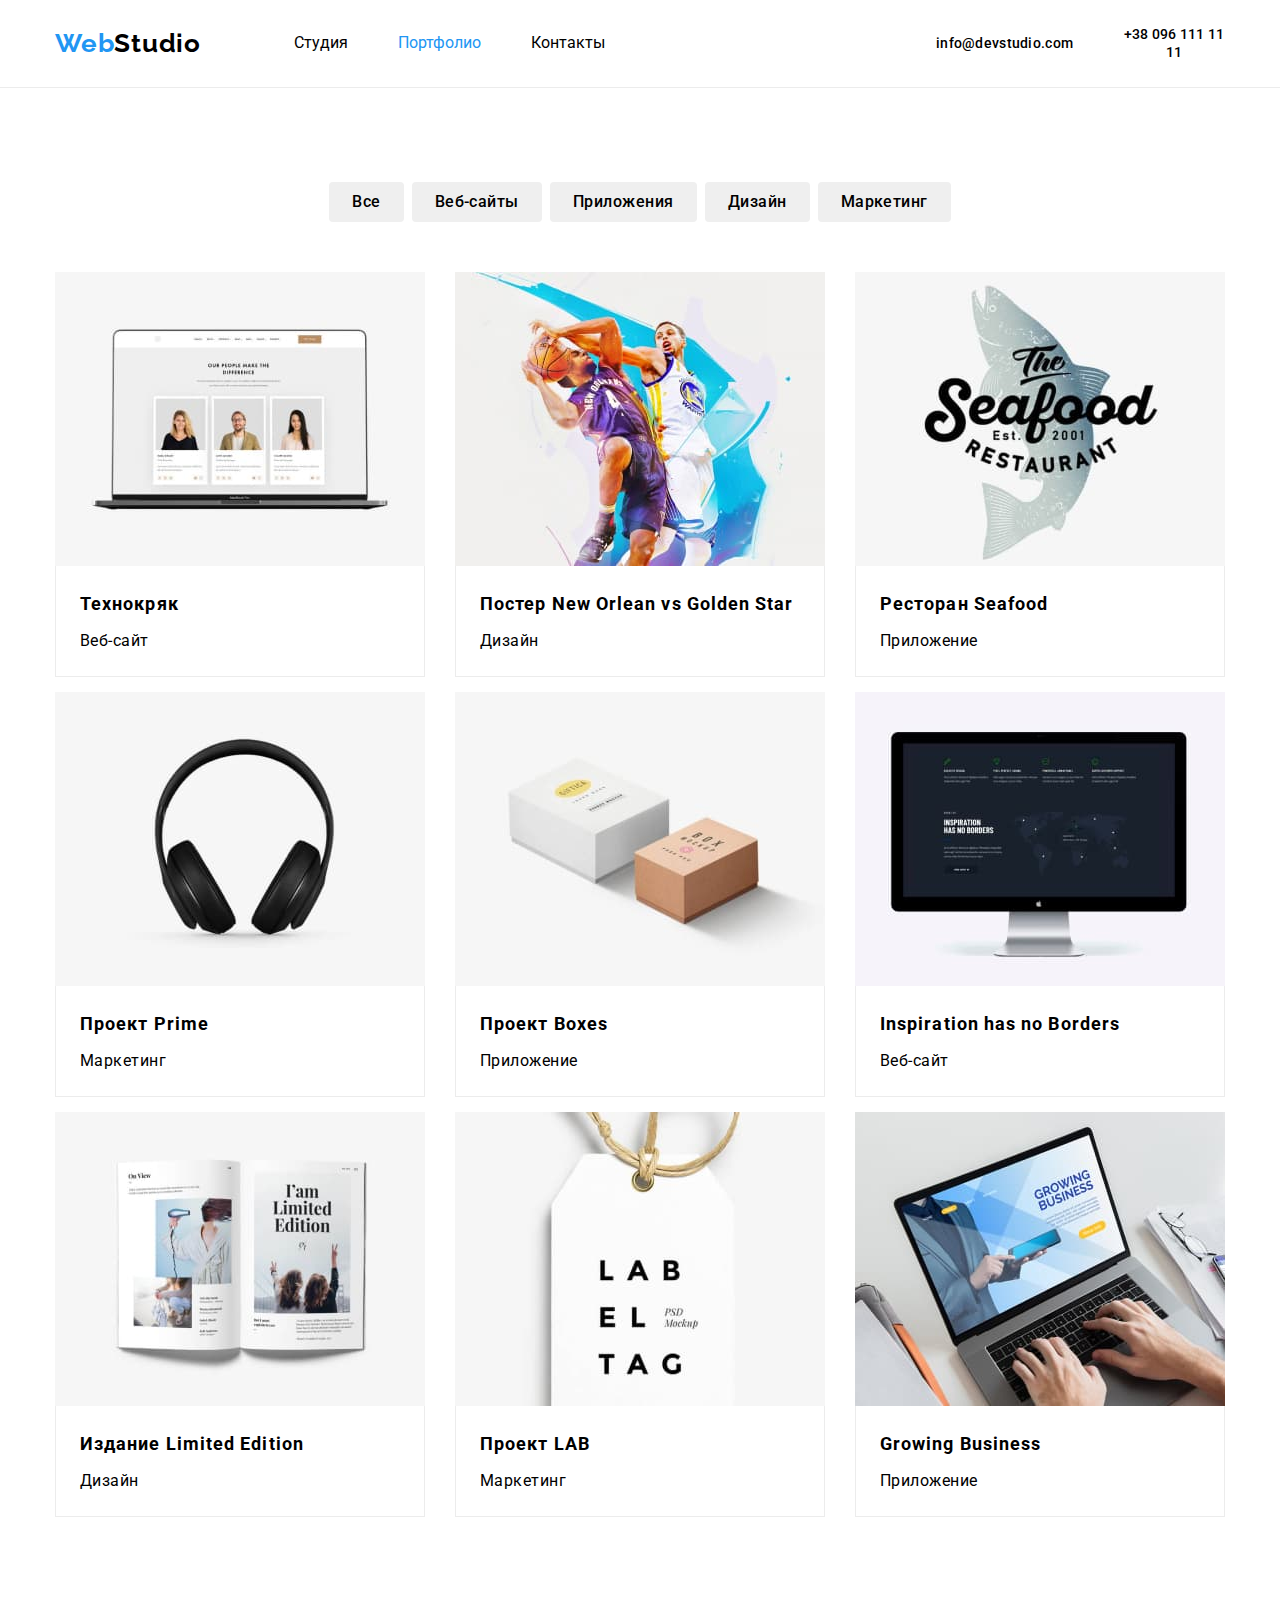
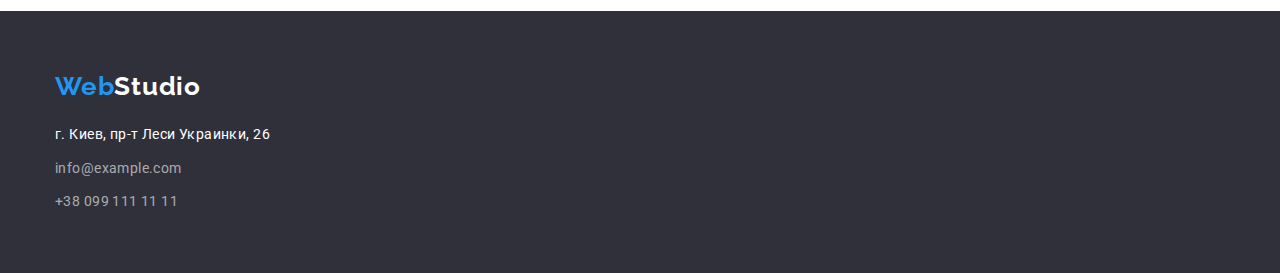
==== portfolio.html @ 3f5176cd "Add files via upload" ====
<!DOCTYPE html>
<html lang="en">
  <head>
    <meta charset="UTF-8" />
    <meta http-equiv="X-UA-Compatible" content="IE=edge" />
    <meta name="viewport" content="width=device-width, initial-scale=1.0" />
    <title>Портфолио</title>
    <link
      href="https://fonts.googleapis.com/css2?family=Raleway:wght@700&family=Roboto:wght@400;500;700;900&display=swap"
      rel="stylesheet"
    />
    <link
      rel="stylesheet"
      href="https://cdnjs.cloudflare.com/ajax/libs/modern-normalize/1.1.0/modern-normalize.min.css"
    />
    <link rel="stylesheet" href="./css/styles.css" />
  </head>
  <body>
    <header class="header">
      <section class="header-section">
        <div class="container nav-box">
          <a class="logo webstudio link" href="./index.html">
            <span class="logo-header">Web</span>Studio</a
          >
          <nav class="header-nav">
            <ul class="list nav-ulka">
              <li class="nav-li">
                <a class="nav-link link" href="./index.html">Студия</a>
              </li>
              <li class="nav-li">
                <a class="nav-link active link" href="./portfolio.html">Портфолио</a>
              </li>
              <li><a class="nav-link link" href="./index.html">Контакты</a></li>
            </ul>
          </nav>

          <ul class="list contacts-ulka">
            <li class="contacts-li">
              <a class="header-contacts hmail link" href="mailto:info@devstudio.com"
                >info@devstudio.com</a
              >
            </li>
            <li class="contacts-li">
              <a class="header-contacts link teleph" href="tel:+380961111111"
              >+38 096 111 11 11</a
              >
            </li>
          </ul>
        </div>
      </section>
    </header>

    <main>
      <section class="buttons">
        <div class="container">
          <ul class="list buttons-ulka">
            <li class="button-li">
              <button class="btn-portfolio btn" type="button">Все</button>
            </li>
            <li class="button-li">
              <button class="btn-portfolio btn" type="button">Веб-сайты</button>
            </li>
            <li class="button-li">
              <button class="btn-portfolio btn" type="button">
                Приложения
              </button>
            </li>
            <li class="button-li">
              <button class="btn-portfolio btn" type="button">Дизайн</button>
            </li>
            <li class="button-li">
              <button class="btn-portfolio btn" type="button">Маркетинг</button>
            </li>
          </ul>
        </div>
      </section>

      <section class="projects-section">
        <div class="container">
          <ul class="list projects-ulka project-card">
            <li class="project-li project-card-li">
              <img
                class="image-project"
                src="./images/p2i1.jpg"
                alt="Технокряк"
                width="370"
              />
              <div class="card">
                <h2 class="project-name">Технокряк</h2>
                <p class="project-type">Веб-сайт</p>
              </div>
            </li>
            <li class="project-li project-card-li">
              <img
                class="image-project"
                src="./images/p2i2.jpg"
                alt="New Orlean vs Golden Star"
                width="370"
              />
              <div class="card">
                <h2 class="project-name">
                  Постер <span lang="en">New Orlean vs Golden Star</span>
                </h2>
                <p class="project-type">Дизайн</p>
              </div>
            </li>
            <li class="project-li project-card-li">
              <img
                class="image-project"
                src="./images/p2i3.jpg"
                alt="Seafood"
                width="370"
              />
              <div class="card">
                <h2 class="project-name">
                  Ресторан <span lang="en">Seafood</span>
                </h2>
                <p class="project-type">Приложение</p>
              </div>
            </li>
          </ul>
          <ul class="list projects-ulka project-card">
            <li class="project-li project-card-li">
              <img
                class="image-project"
                src="./images/p2i4.jpg"
                alt="Prime"
                width="370"
              />
              <div class="card">
                <h2 class="project-name">
                  Проект <span lang="en">Prime</span>
                </h2>
                <p class="project-type">Маркетинг</p>
              </div>
            </li>
            <li class="project-li project-card-li">
              <img
                class="image-project"
                src="./images/p2i5.jpg"
                alt="Boxes"
                width="370"
              />
              <div class="card">
                <h2 class="project-name">
                  Проект <span lang="en">Boxes</span>
                </h2>
                <p class="project-type">Приложение</p>
              </div>
            </li>
            <li class="project-li project-card-li">
              <img
                class="image-project"
                src="./images/p2i6.jpg"
                alt="Inspiration has no Borders"
                width="370"
              />
              <div class="card">
                <h2 class="project-name">
                  <span lang="en">Inspiration has no Borders</span>
                </h2>
                <p class="project-type">Веб-сайт</p>
              </div>
            </li>
          </ul>
          <ul class="list projects-ulka project-card">
            <li class="project-li project-card-li">
              <img
                class="image-project"
                src="./images/p2i7.jpg"
                alt="Limited Edition"
                width="370"
              />
              <div class="card">
                <h2 class="project-name">
                  Издание <span lang="en">Limited Edition</span>
                </h2>
                <p class="project-type">Дизайн</p>
              </div>
            </li>
            <li class="project-li project-card-li">
              <img
                class="image-project"
                src="./images/p2i8.jpg"
                alt="LAB"
                width="370"
              />
              <div class="card">
                <h2 class="project-name">Проект <span></span> LAB</h2>
                <p class="project-type">Маркетинг</p>
              </div>
            </li>
            <li class="project-li project-card-li">
              <img
                class="image-project"
                src="./images/p2i9.jpg"
                alt="Growing Business"
                width="370"
              />
              <div class="card">
                <h2 class="project-name">
                  <span lang="en">Growing Business</span>
                </h2>
                <p class="project-type">Приложение</p>
              </div>
            </li>
          </ul>
        </div>
      </section>
    </main>

    <!-- Футер -->
    <footer class="footer">
      <section class="footer-section">
        <div class="container">
          <a class="logo footer-logo link" lang="en" href="./index.html"
            ><span class="footer-web">Web</span
            ><span class="logo-footer">Studio</span></a
          >
          <address>
            <ul class="list footer-ulka">
              <li class="footer-li">
                <a
                  class="address link"
                  href="https://goo.gl/maps/CcYmPfw3a3xQvwCz5"
                  target="_blank"
                  rel="noreferrer noopener"
                  >г. Киев, пр-т Леси Украинки, 26</a
                >
              </li>
              <li class="footer-li">
                <a class="footer-mail link" href="mailto:info@example.com"
                  >info@example.com</a
                >
              </li>
              <li class="footer-li">
                <a class="footer-tel link" href="tel:+380991111111"
                  >+38 099 111 11 11</a
                >
              </li>
            </ul>
          </address>
        </div>
      </section>
    </footer>
  </body>
</html>
---- css/styles.css ----
/* Налаштування */
:root {
    --font: "Roboto", sans-serif;
    --font-sec: "Raleway", sans-serif;
    --accent: #2196f3;
    --white: #ffffff;
    --text: ##212121;
    --text-sec: ##757575;
    --tagline-bg: #2F303A;
    --team-bg: #F5F4FA;

    --items: 3;
    --items-adv: 4;
    --indent: 30px;
}
/* Контент */
body {
    font-family: var(--font);
    color: var(--text);
    font-size: 16px;
}

.link {
    text-decoration: none;
}

.link.active {
    color: var(--accent);
}
.list {
    list-style: none;
    margin: 0;
    padding: 0;
}


h1, h2, h3, h4, h5, h6, p {
    margin: 0;
}

img {
    display: block;
    max-width: 100%;
    height: auto;
}
/* Хедер */
.header {
    border-bottom: 1px solid #ECECEC;
    display: block;
}

.logo {
    font-family: 'Raleway';
    font-style: normal;
    font-weight: 700;
    font-size: 26px;
    line-height: 31px;
    letter-spacing: 0.03em;
    color: black;
    margin-right: 93px;
    display: block;
}
.logo-header {
    color: var(--accent);
}

.nav-li {

}

.nav-link {
    color: var(--text);
    padding-top: 32px;
    padding-bottom: 32px;
}

.nav-link:hover,
.nav-link:focus,
.header-contacts:hover,
.header-contacts:focus {
    color: var(--accent);
}


.header-contacts {
    font-style: normal;
    color: var(--text-sec);
    font-weight: 500;
    font-size: 14px;
    line-height: 1.14;
    letter-spacing: 0.02em;
    padding-top: 32px;
    padding-bottom: 32px;
}

.hmail {
    margin-right: 50px;
    margin-left: 331px;
} 

.contacts-li {
    text-align: center;
}

/* Баннер */
.banner-section {
    background-color: var(--tagline-bg);
    text-align: center;
    padding-bottom: 200px;
    padding-top: 200px;
    margin: 0px;
}

.tagline {
    font-style: normal;
    font-weight: 900;
    font-size: 44px;
    line-height: 60px;
    text-align: center;
    letter-spacing: 0.06em;
    text-transform: uppercase;
    color: var(--white);

    display: flex;
    justify-content: space-around;
    margin-bottom: 30px;
}

.tagline-btn {
    font-weight: 700;
    font-size: 16px;
    line-height: 1.88;
    align-items: center;
    text-align: center;
    letter-spacing: 0.06em;
    color: var(--white);
    font-family: inherit;
    cursor: pointer;
    background-color: var(--accent);
    box-shadow: 0px 4px 4px rgba(0, 0, 0, 0.15);
    border-radius: 4px;
    border: 1px solid transparent;
    padding: 10px 32px;
}
/* Головне */
.adv-li-name {
    font-style: normal;
    font-weight: 700;
    font-size: 14px;
    line-height: 16px;
    letter-spacing: 0.03em;
    text-transform: uppercase;

    padding-bottom: 10px;
}

.definition {
    font-style: normal;
    font-weight: 400;
    font-size: 14px;
    line-height: 24px;
    letter-spacing: 0.03em;
}

.metier-name, .team-name {
    font-weight: 700;
    font-size: 36px;
    line-height: 42px;
    text-align: center;
    letter-spacing: 0.03em;
}

.team-section{
    background-color: var(--team-bg);
}

.team-member {
    font-weight: 500;
    font-size: 16px;
    line-height: 19px;
    letter-spacing: 0.03em;
}
.member-job {
    font-weight: 400;
    font-size: 16px;
    line-height: 19px;
    letter-spacing: 0.03em;
}

.footer {
    background-color: var(--tagline-bg);
    padding-top: 60px;
}
.logo-footer {
    color: var(--white);

}
.footer-web {
    color: var(--accent);
}
.footer-ulka {
    font-style: normal;
    font-weight: 400;
    font-size: 14px;
    line-height: 24px;
    letter-spacing: 0.03em;
    padding-bottom: 60px;
}
.footer-mail, .footer-tel {
    color: rgba(255, 255, 255, 0.6);
}
.footer-li:not(:last-child ) {
    margin-bottom: 9px;
}

.address {
    font-weight: 400;
    font-size: 14px;
    line-height: 1.71;
    letter-spacing: 0.03em;
    color: var(--white);
    font-style: normal;
}

/* ПОРТФОЛІО */
.btn {
    border: 1px solid transparent;
}

.btn-portfolio {
    padding: 6px 22px;
    font-style: normal;
    font-weight: 500;
    font-size: 16px;
    line-height: 26px;
    text-align: center;
    letter-spacing: 0.03em;
    border-radius: 4px;
    color: var(--text);
    cursor: pointer;
}
.btn-portfolio:hover,
.btn-portfolio:focus {
    border-radius: 4px;
    color: var(--white);
    background-color: var(--accent);
    box-shadow: 0px 4px 4px rgba(0, 0, 0, 0.15);
}
.project-name {
    font-style: normal;
    font-weight: 700;
    font-size: 18px;
    line-height: 36px;
    letter-spacing: 0.06em;
    line-height: 2.00;
    margin-bottom: 4px;
    color: var(--text);
}
.project-type {
    font-size: 16px;
    line-height: 30px;
    letter-spacing: 0.03em;
    color: var(--text-sec);
}

.buttons {
    padding-top: 94px;
    margin-bottom: 50px;
}

.buttons-ulka {
    display: flex;
    margin-bottom: 50px;
    margin-left: auto;
    margin-right: auto;
    padding: auto;
    justify-content: center;
}

.button-li:not(:last-child ) {
    margin-right: 8px;
}

.projects-ulka {
    display: flex;
    flex-wrap: wrap;
}

.project-card {
    display: flex;
    flex-wrap: wrap;
    margin: calc(-1 * var(--indent) / 2);
}

.project-card-li {
    flex-basis: calc((100% - var(--indent) * var(--items)) / var(--items));
    margin: calc(var(--indent) / 2);
}
.image-project {
    width: 370px;
}

.card {
    padding: 20px 24px;
    border-bottom: 1px solid #ECECEC;
    border-left: 1px solid #ECECEC;
    border-right: 1px solid #ECECEC;
}

.projects-section {
    margin-bottom: 94px;
}
/* Блочна модель, flex-box */
.container {
    width: 1200px;
    padding-left: 15px;
    padding-right: 15px;
    margin: auto;
}
.nav-box {
    display: flex;
    align-items: center;
}

.header-section {
    padding: 0px;
    padding-top: 25px;
    padding-bottom: 25px;
    margin: auto;
}

.header-nav {
    display: flex;
}

.webstudio {
    margin-right: 93px;
}
.nav-ulka:not(:last-child) {
    margin-right: 50px;
}

.nav-li:not(:last-child) {
    margin-right: 50px;
}


.nav-ulka {
    
    display: flex;
}
.contacts-ulka {
    display: flex;
   align-items: center;
}
.teleph {
    margin-right: 0px;
}

.banner-section {
    padding-bottom: 200px;
    padding-top: 200px;
    margin: 0px;
    text-align: center;
    background-color: var(--tagline-bg);
}
 .advant-section {
    padding-top: 94px;
    padding-bottom: 94px;
    margin: 0px;
 }
.advant-ulka {
    display: flex;
}
 .advant-ulka, .advant-li:not(:last-child) {
    margin-right: 30px;
 }
.advant-li {
    width: 270px;
}
.geometry {
    margin-bottom: 50px;
}

.metier-ulka {
    display: flex;
    margin-bottom: 94px;
}
.metier-li:last-child {
    margin-right: 0px;
}
.metier-li {
    margin-right: 30px;
}
.image {
    display: block;
    max-width: 100%;
    height: auto;
}

.team-ulka {
    display: flex;
    padding-bottom: 94px;
}
.team-li {
    margin-right: 30px;

    width: 270px;
    background: var(--white);
    box-shadow: 0px 1px 3px rgba(0, 0, 0, 0.12), 0px 1px 1px rgba(0, 0, 0, 0.14), 0px 2px 1px rgba(0, 0, 0, 0.2);
    border-radius: 0px 0px 4px 4px;
}
.team-li:last-child {
    margin-right: 0px;
}
.member-bio {
    padding-top: 30px;
    padding-bottom: 30px;
}

.team-member {
    margin-bottom: 10px;
    font-weight: 500;
    font-size: 16px;
    line-height: 1.18;
    text-align: center;
    letter-spacing: 0.03em;
    color: var(--text);
    background-color: var(--white);
}
.member-job {
    font-weight: 400;
    font-size: 16px;
    line-height: 1.18;
    text-align: center;
    letter-spacing: 0.03em;
    color: var(--text-sec)
}

.footer-logo {
    margin-bottom: 20px;
}
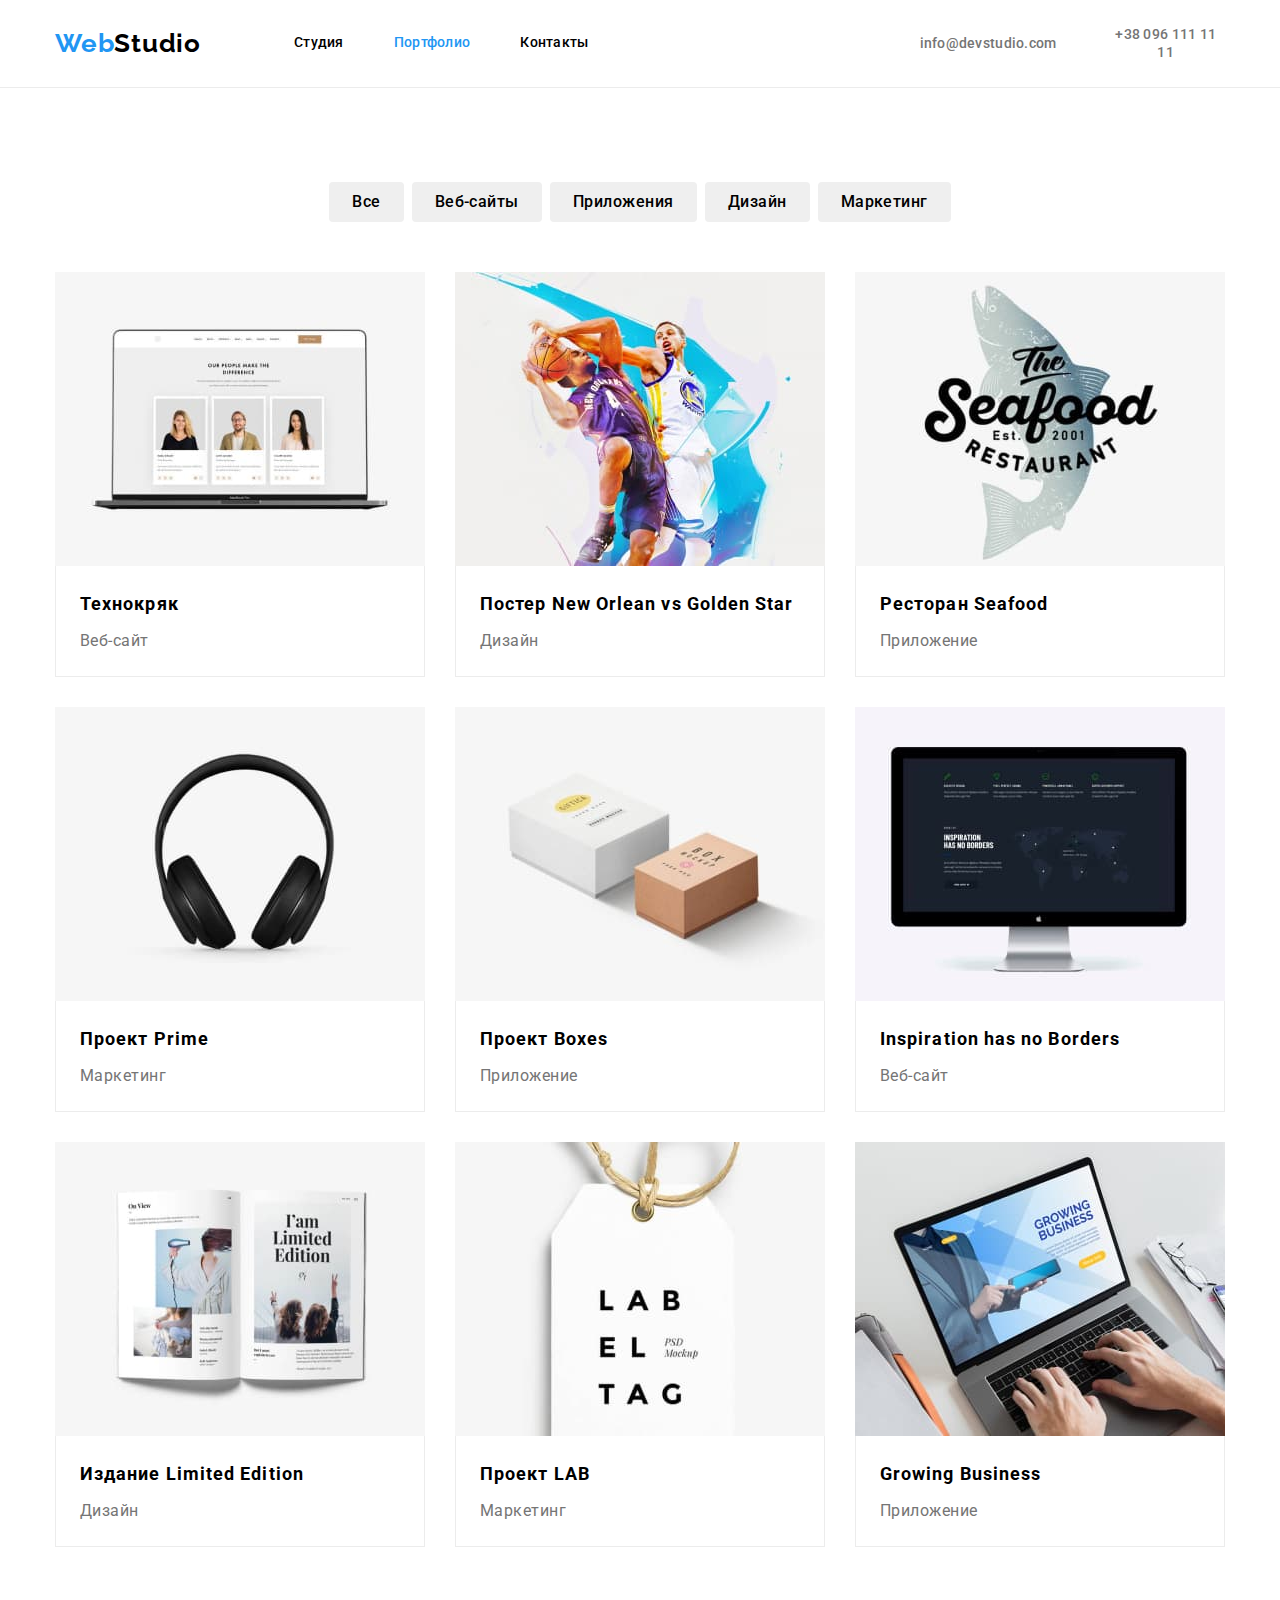
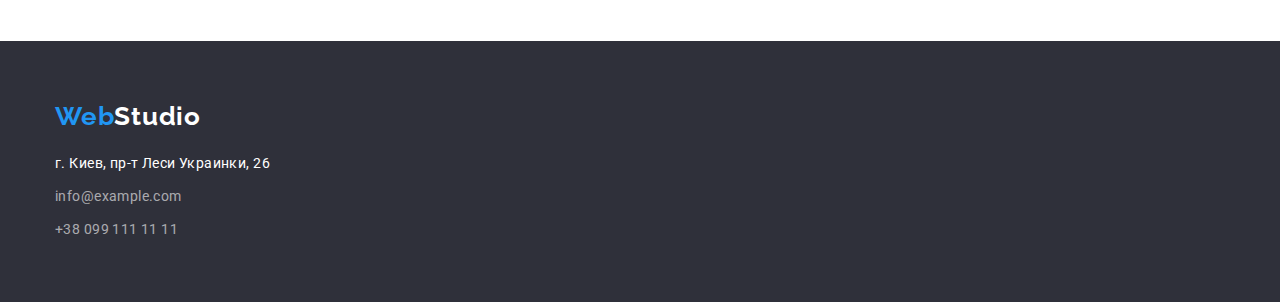
==== commit 9de75dbf: "Об'єднав секціі" ====
--- a/portfolio.html
+++ b/portfolio.html
@@ -51,7 +51,7 @@
     </header>
 
     <main>
-      <section class="buttons">
+      <section class="projects">
         <div class="container">
           <ul class="list buttons-ulka">
             <li class="button-li">
@@ -73,9 +73,6 @@
             </li>
           </ul>
         </div>
-      </section>
-
-      <section class="projects-section">
         <div class="container">
           <ul class="list projects-ulka project-card">
             <li class="project-li project-card-li">
--- a/css/styles.css
+++ b/css/styles.css
@@ -5,7 +5,7 @@
     --accent: #2196f3;
     --white: #ffffff;
     --text: ##212121;
-    --text-sec: ##757575;
+    --text-sec: rgba(117, 117, 117, 1);
     --tagline-bg: #2F303A;
     --team-bg: #F5F4FA;
 
@@ -54,7 +54,7 @@
     font-style: normal;
     font-weight: 700;
     font-size: 26px;
-    line-height: 31px;
+    line-height: 1.2;
     letter-spacing: 0.03em;
     color: black;
     margin-right: 93px;
@@ -115,7 +115,7 @@
     font-style: normal;
     font-weight: 900;
     font-size: 44px;
-    line-height: 60px;
+    line-height: 1.35;
     text-align: center;
     letter-spacing: 0.06em;
     text-transform: uppercase;
@@ -147,7 +147,7 @@
     font-style: normal;
     font-weight: 700;
     font-size: 14px;
-    line-height: 16px;
+    line-height: 1.14;
     letter-spacing: 0.03em;
     text-transform: uppercase;
 
@@ -158,38 +158,35 @@
     font-style: normal;
     font-weight: 400;
     font-size: 14px;
-    line-height: 24px;
-    letter-spacing: 0.03em;
+    line-height: 1.7;
+    letter-spacing: 0.03em;
+    color: var(--text-sec);
 }
 
 .metier-name, .team-name {
     font-weight: 700;
     font-size: 36px;
-    line-height: 42px;
+    line-height: 1.16;
     text-align: center;
     letter-spacing: 0.03em;
 }
 
 .team-section{
     background-color: var(--team-bg);
+    padding-top: 94px;
 }
 
 .team-member {
     font-weight: 500;
     font-size: 16px;
-    line-height: 19px;
-    letter-spacing: 0.03em;
-}
-.member-job {
-    font-weight: 400;
-    font-size: 16px;
-    line-height: 19px;
+    line-height: 1.19;
     letter-spacing: 0.03em;
 }
 
 .footer {
     background-color: var(--tagline-bg);
     padding-top: 60px;
+    padding-bottom: 60px;
 }
 .logo-footer {
     color: var(--white);
@@ -202,9 +199,8 @@
     font-style: normal;
     font-weight: 400;
     font-size: 14px;
-    line-height: 24px;
-    letter-spacing: 0.03em;
-    padding-bottom: 60px;
+    line-height: 1.71;
+    letter-spacing: 0.03em;
 }
 .footer-mail, .footer-tel {
     color: rgba(255, 255, 255, 0.6);
@@ -232,7 +228,7 @@
     font-style: normal;
     font-weight: 500;
     font-size: 16px;
-    line-height: 26px;
+    line-height: 1.62;
     text-align: center;
     letter-spacing: 0.03em;
     border-radius: 4px;
@@ -250,7 +246,6 @@
     font-style: normal;
     font-weight: 700;
     font-size: 18px;
-    line-height: 36px;
     letter-spacing: 0.06em;
     line-height: 2.00;
     margin-bottom: 4px;
@@ -258,14 +253,14 @@
 }
 .project-type {
     font-size: 16px;
-    line-height: 30px;
+    line-height: 1.88;
     letter-spacing: 0.03em;
     color: var(--text-sec);
 }
 
-.buttons {
+.projects {
     padding-top: 94px;
-    margin-bottom: 50px;
+    padding-bottom: 94px;
 }
 
 .buttons-ulka {
@@ -286,6 +281,10 @@
     flex-wrap: wrap;
 }
 
+.projects-ulka:not(:last-child) {
+    margin-bottom: 15px;
+}
+
 .project-card {
     display: flex;
     flex-wrap: wrap;
@@ -307,9 +306,7 @@
     border-right: 1px solid #ECECEC;
 }
 
-.projects-section {
-    margin-bottom: 94px;
-}
+
 /* Блочна модель, flex-box */
 .container {
     width: 1200px;
@@ -346,8 +343,12 @@
 
 
 .nav-ulka {
-    
-    display: flex;
+    display: flex;
+    font-style: normal;
+    font-weight: 500;
+    font-size: 14px;
+    line-height: 1.14;
+    letter-spacing: 0.02em;
 }
 .contacts-ulka {
     display: flex;
@@ -378,13 +379,17 @@
 .advant-li {
     width: 270px;
 }
+
+.metier-section {
+    padding-bottom: 94px;
+}
+
 .geometry {
     margin-bottom: 50px;
 }
 
 .metier-ulka {
     display: flex;
-    margin-bottom: 94px;
 }
 .metier-li:last-child {
     margin-right: 0px;
